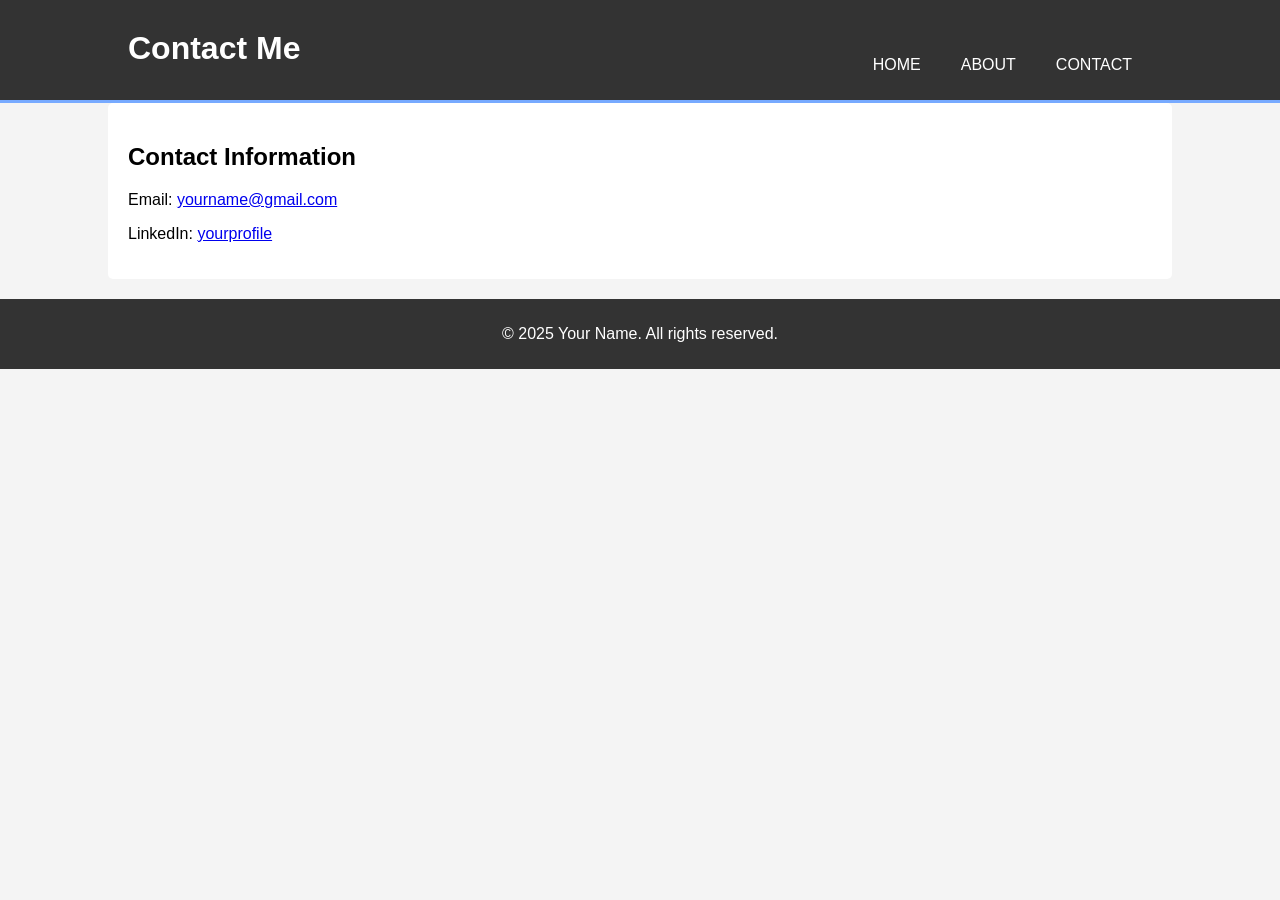
==== contact.html @ bed235ea "Create contact.html" ====
<!DOCTYPE html>
<html lang="en">
<head>
    <meta charset="UTF-8">
    <meta name="viewport" content="width=device-width, initial-scale=1.0">
    <title>Contact Me</title>
    <style>
        body {
            font-family: Arial, sans-serif;
            margin: 0;
            padding: 0;
            background-color: #f4f4f4;
        }
        .container {
            width: 80%;
            margin: auto;
            overflow: hidden;
        }
        header {
            background: #333;
            color: #fff;
            padding-top: 30px;
            min-height: 70px;
            border-bottom: #77aaff 3px solid;
        }
        header a {
            color: #fff;
            text-decoration: none;
            text-transform: uppercase;
            font-size: 16px;
        }
        header ul {
            padding: 0;
            list-style: none;
        }
        header li {
            float: left;
            display: inline;
            padding: 0 20px 0 20px;
        }
        header #branding {
            float: left;
        }
        header #branding h1 {
            margin: 0;
        }
        header nav {
            float: right;
            margin-top: 10px;
        }
        section {
            padding: 20px;
            margin: 20px 0;
            background: #fff;
            border-radius: 5px;
        }
        footer {
            background: #333;
            color: #fff;
            text-align: center;
            padding: 10px;
            margin-top: 20px;
        }
    </style>
</head>
<body>
    <header>
        <div class="container">
            <div id="branding">
                <h1>Contact Me</h1>
            </div>
            <nav>
                <ul>
                    <li><a href="index.html">Home</a></li>
                    <li><a href="about.html">About</a></li>
                    <li><a href="contact.html">Contact</a></li>
                </ul>
            </nav>
        </div>
    </header>
    <section class="container">
        <h2>Contact Information</h2>
        <p>Email: <a href="mailto:yourname@gmail.com">yourname@gmail.com</a></p>
        <p>LinkedIn: <a href="https://www.linkedin.com/in/yourprofile" target="_blank">yourprofile</a></p>
    </section>
    <footer>
        <p>© 2025 Your Name. All rights reserved.</p>
    </footer>
</body>
</html>
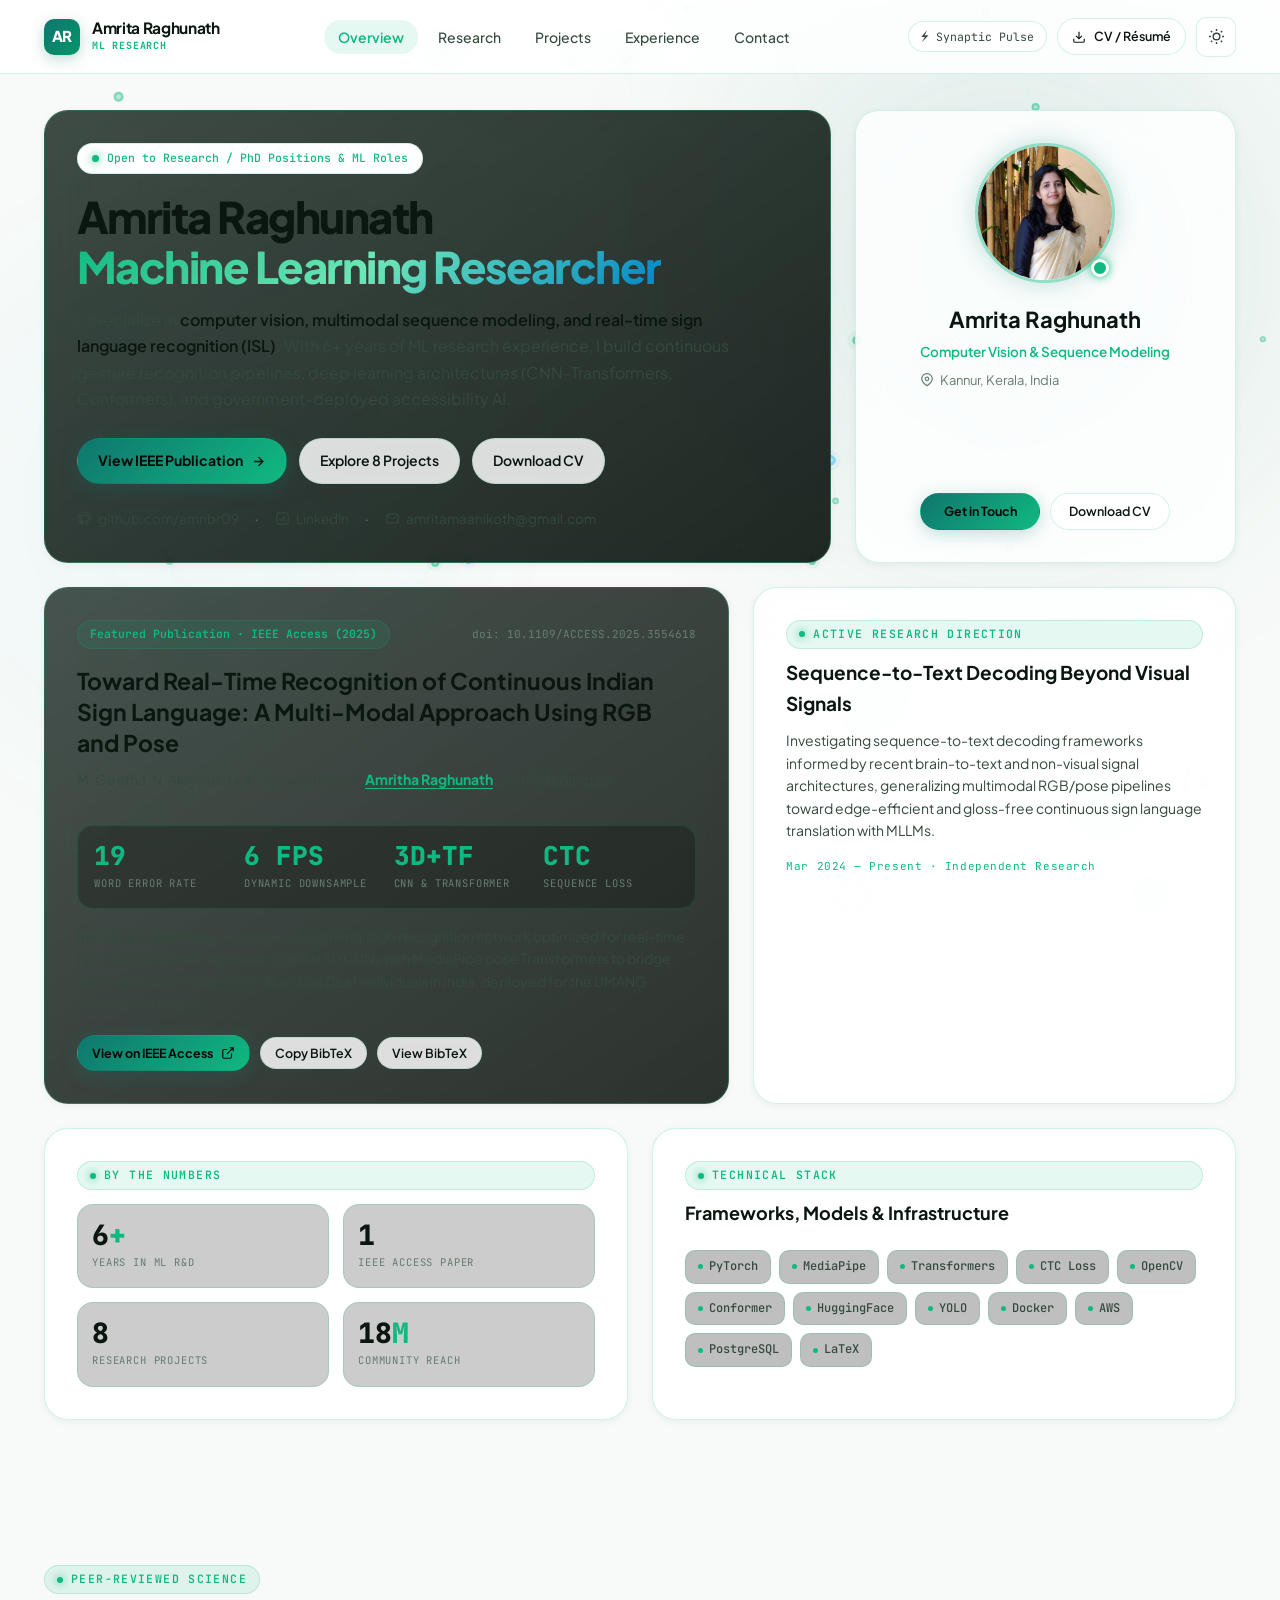
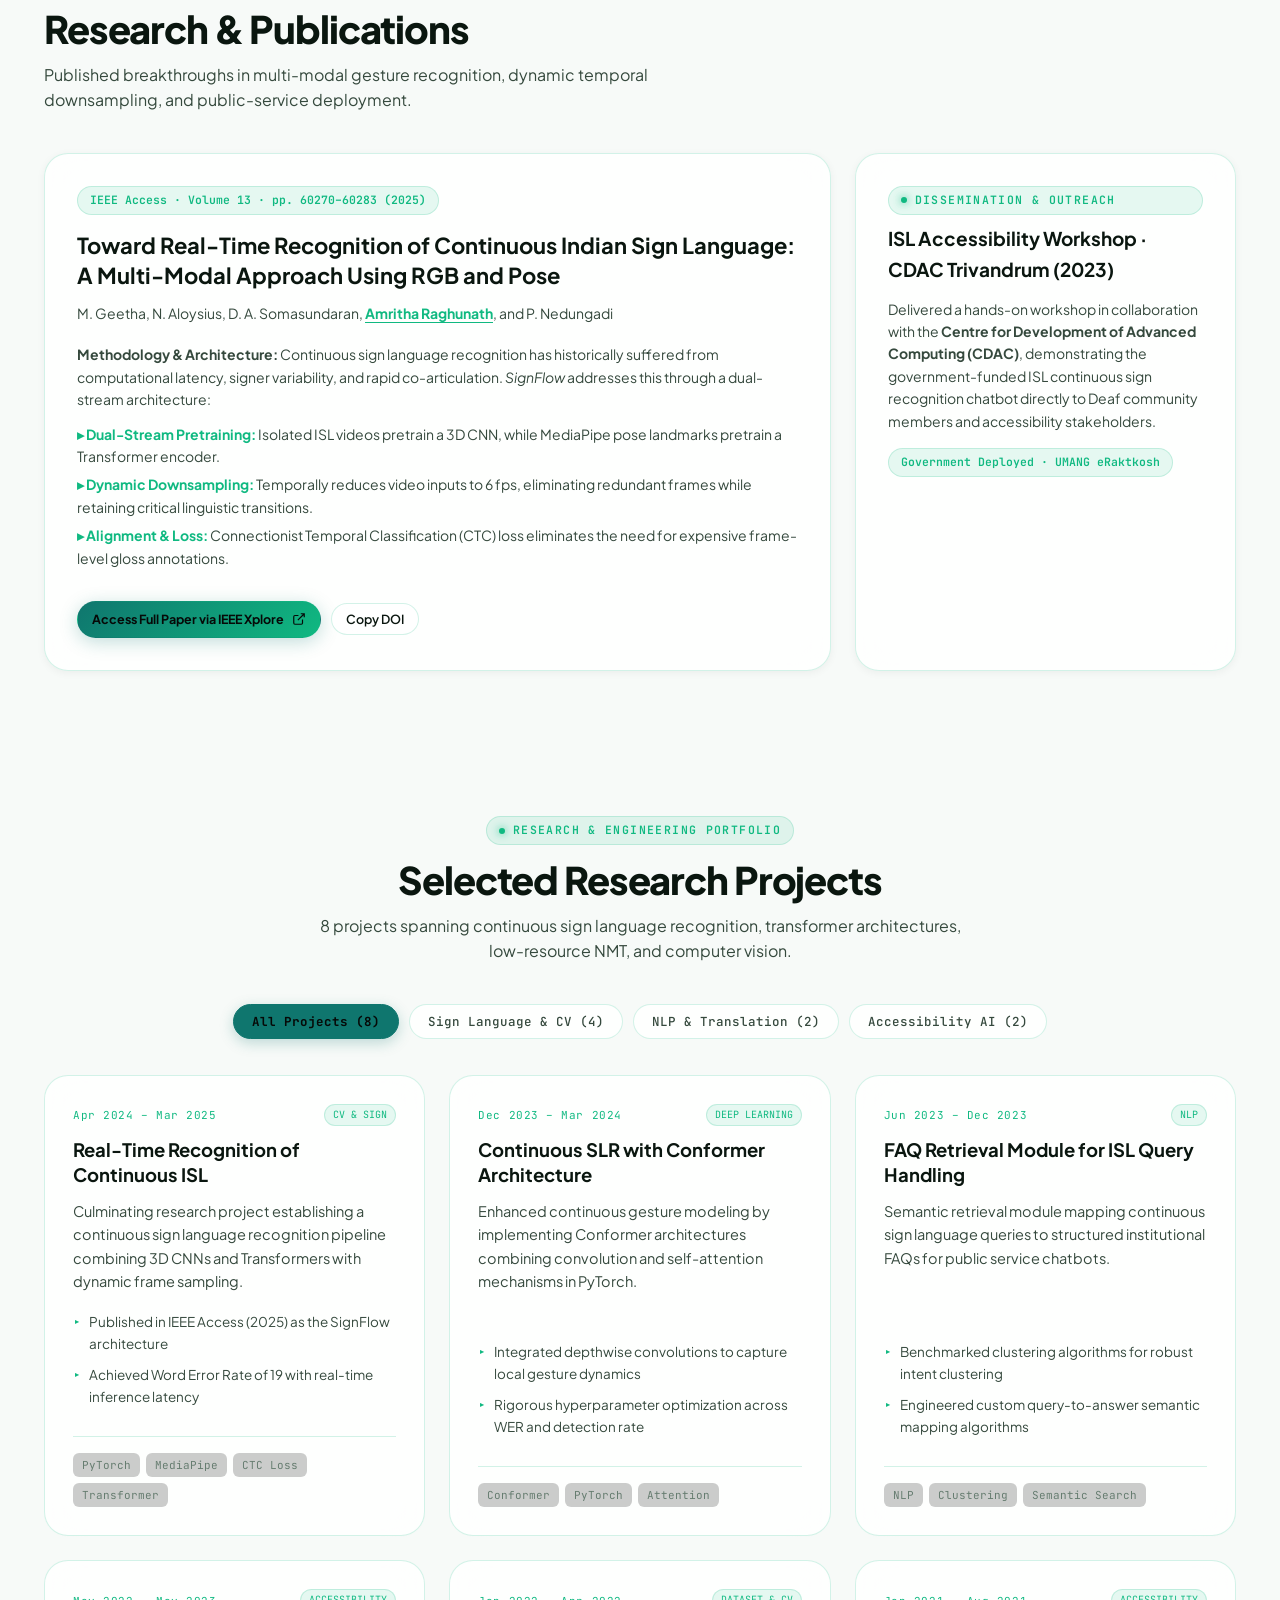
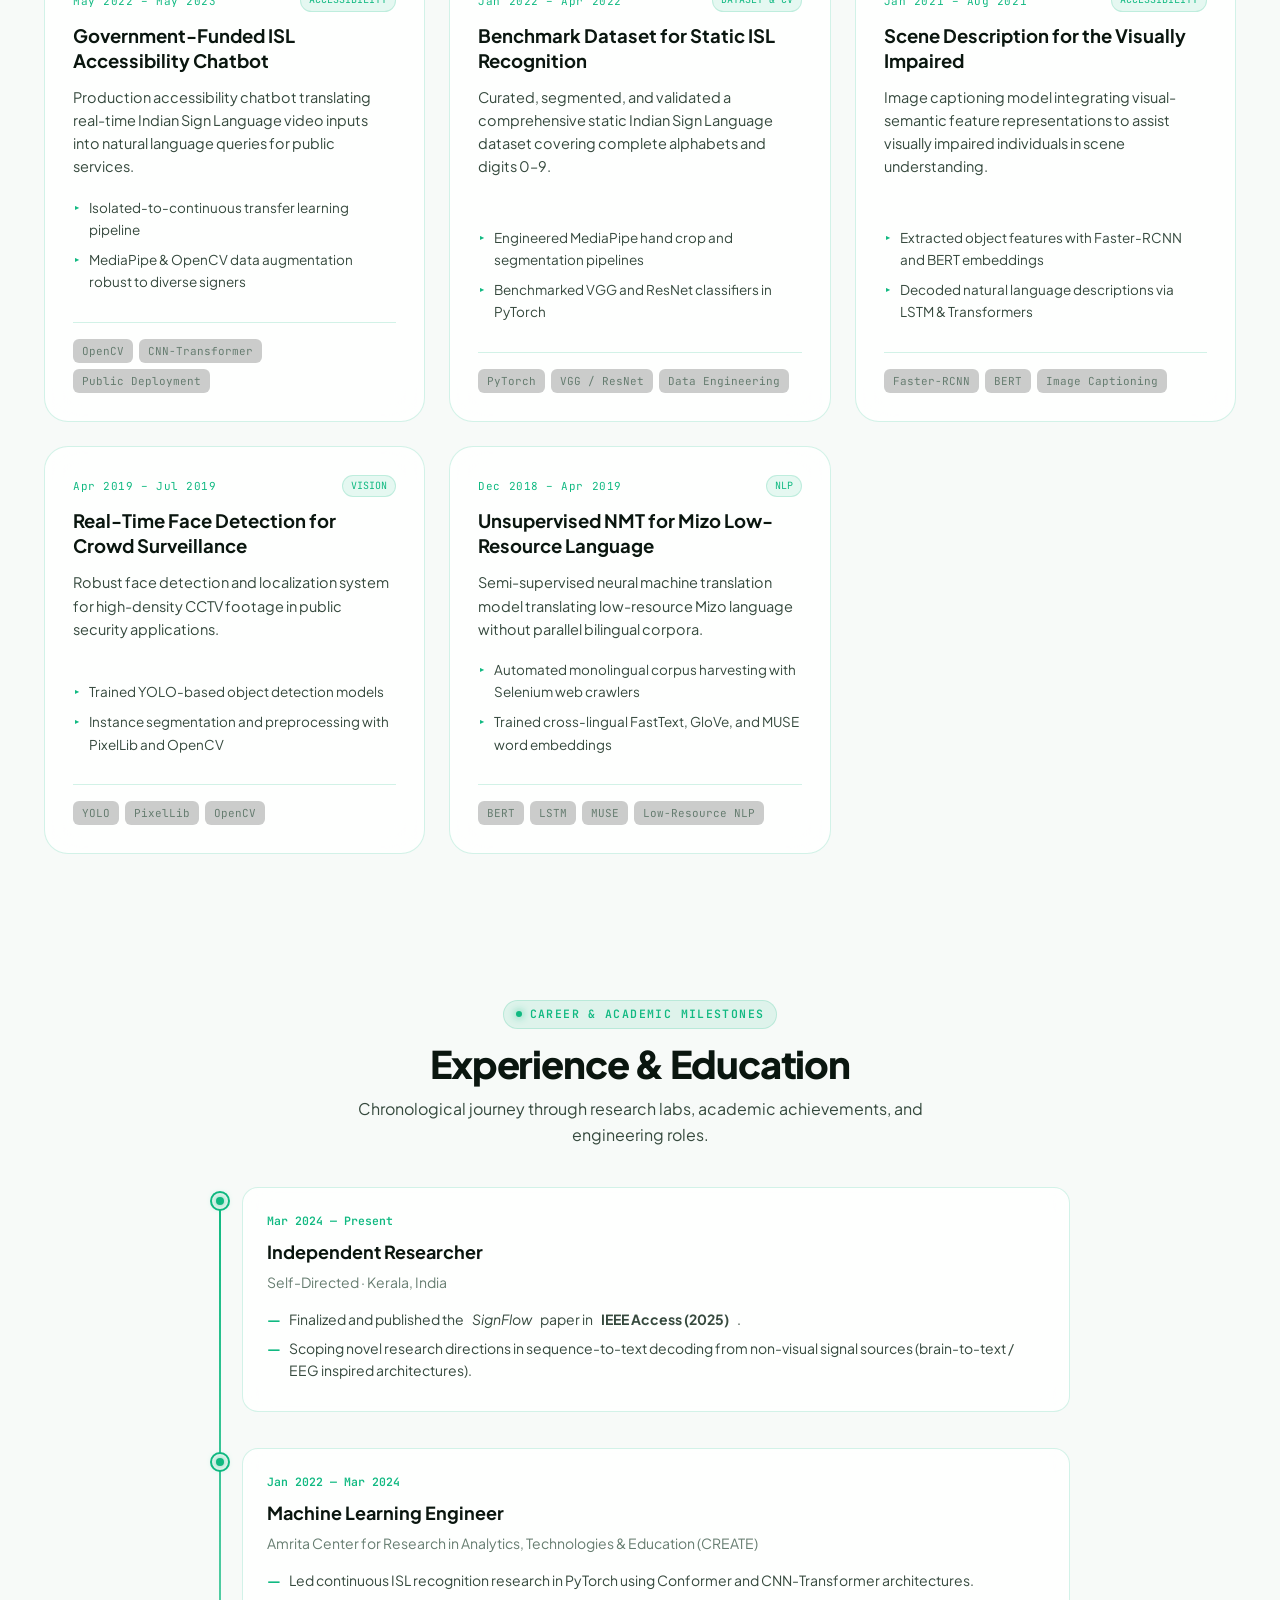
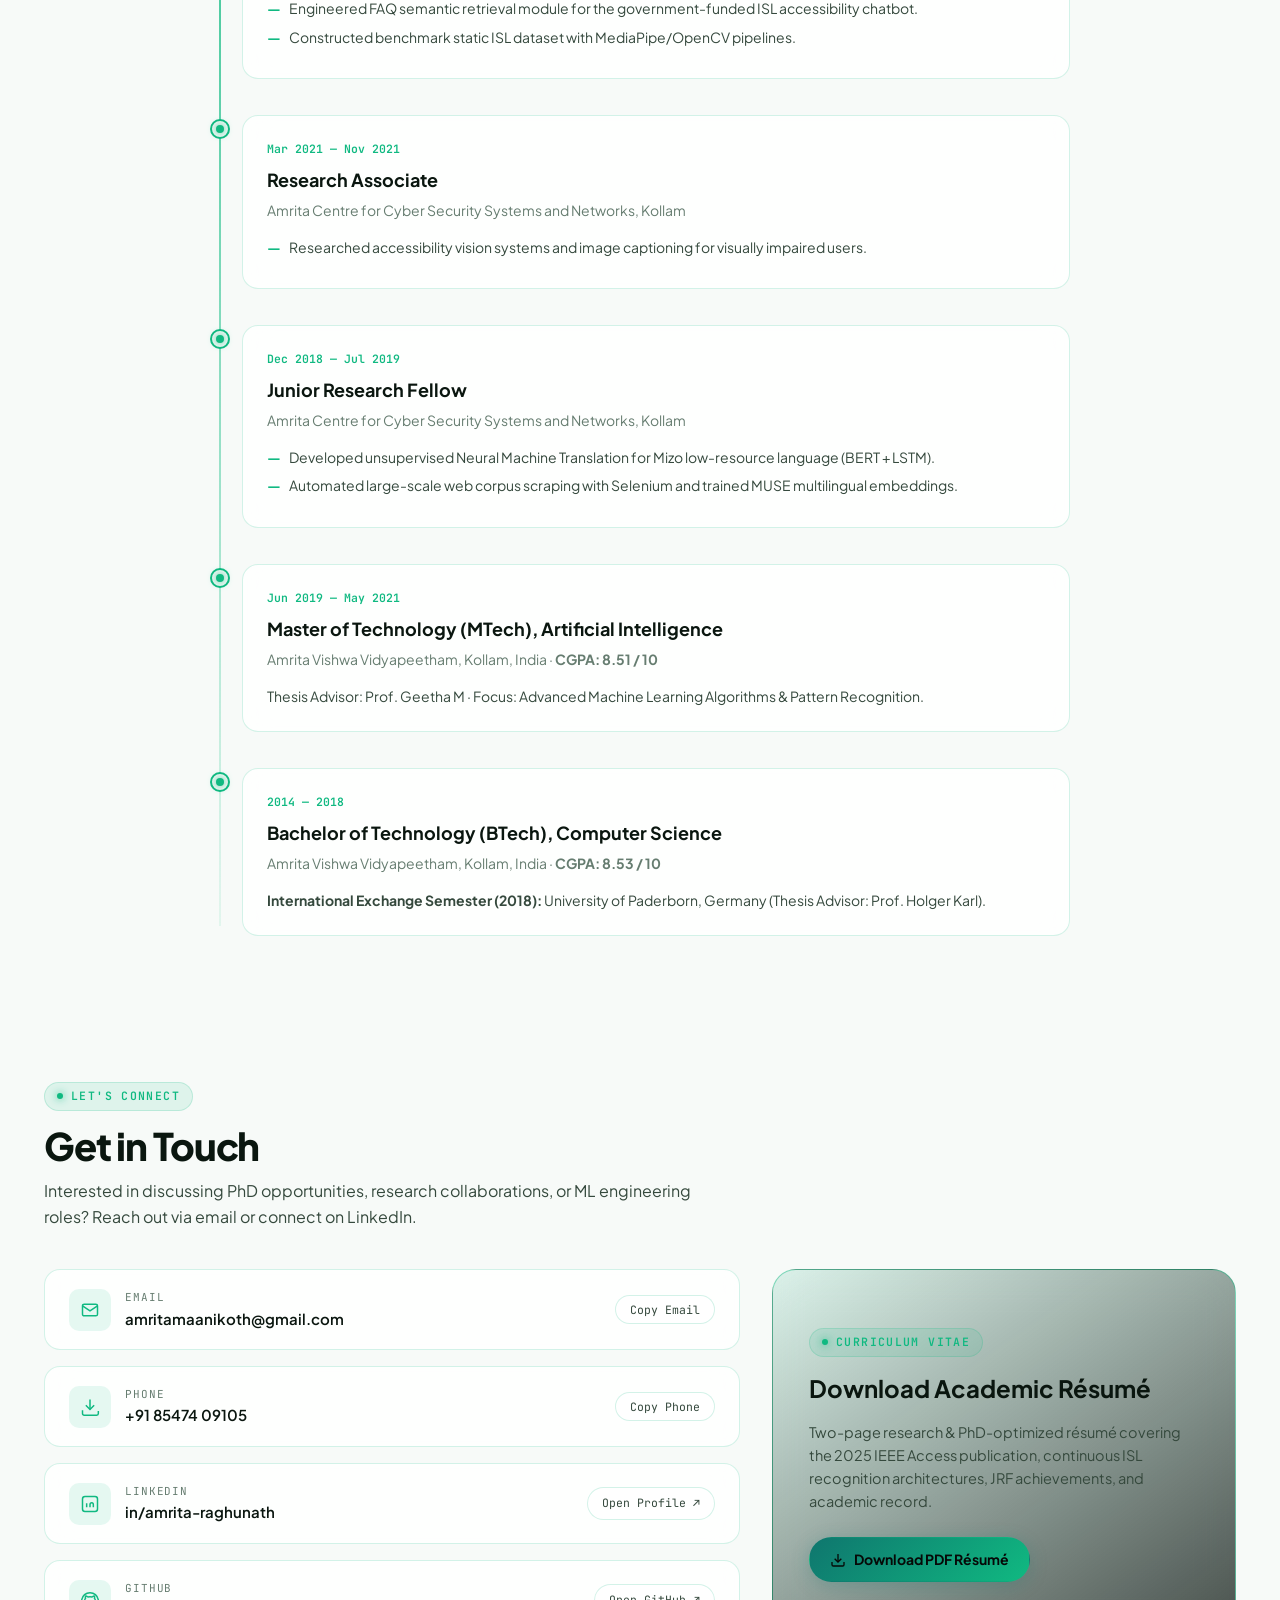
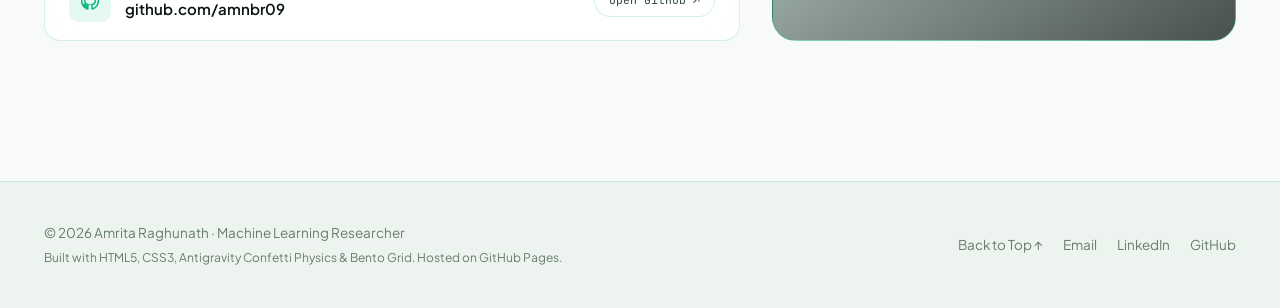
==== commit bb1bc1fd: "Update portfolio: Neural Network synaptic particle engine & direct Overview" ====
--- a/contact.html
+++ b/contact.html
@@ -1,90 +1,12 @@
 <!DOCTYPE html>
 <html lang="en">
 <head>
-    <meta charset="UTF-8">
-    <meta name="viewport" content="width=device-width, initial-scale=1.0">
-    <title>Contact Me</title>
-    <style>
-        body {
-            font-family: Arial, sans-serif;
-            margin: 0;
-            padding: 0;
-            background-color: #f4f4f4;
-        }
-        .container {
-            width: 80%;
-            margin: auto;
-            overflow: hidden;
-        }
-        header {
-            background: #333;
-            color: #fff;
-            padding-top: 30px;
-            min-height: 70px;
-            border-bottom: #77aaff 3px solid;
-        }
-        header a {
-            color: #fff;
-            text-decoration: none;
-            text-transform: uppercase;
-            font-size: 16px;
-        }
-        header ul {
-            padding: 0;
-            list-style: none;
-        }
-        header li {
-            float: left;
-            display: inline;
-            padding: 0 20px 0 20px;
-        }
-        header #branding {
-            float: left;
-        }
-        header #branding h1 {
-            margin: 0;
-        }
-        header nav {
-            float: right;
-            margin-top: 10px;
-        }
-        section {
-            padding: 20px;
-            margin: 20px 0;
-            background: #fff;
-            border-radius: 5px;
-        }
-        footer {
-            background: #333;
-            color: #fff;
-            text-align: center;
-            padding: 10px;
-            margin-top: 20px;
-        }
-    </style>
+  <meta charset="UTF-8">
+  <meta http-equiv="refresh" content="0; url=index.html#contact">
+  <title>Redirecting to Contact...</title>
+  <script>window.location.href = "index.html#contact";</script>
 </head>
 <body>
-    <header>
-        <div class="container">
-            <div id="branding">
-                <h1>Contact Me</h1>
-            </div>
-            <nav>
-                <ul>
-                    <li><a href="index.html">Home</a></li>
-                    <li><a href="about.html">About</a></li>
-                    <li><a href="contact.html">Contact</a></li>
-                </ul>
-            </nav>
-        </div>
-    </header>
-    <section class="container">
-        <h2>Contact Information</h2>
-        <p>Email: <a href="mailto:yourname@gmail.com">yourname@gmail.com</a></p>
-        <p>LinkedIn: <a href="https://www.linkedin.com/in/yourprofile" target="_blank">yourprofile</a></p>
-    </section>
-    <footer>
-        <p>© 2025 Your Name. All rights reserved.</p>
-    </footer>
+  <p>Redirecting to <a href="index.html#contact">Contact</a>...</p>
 </body>
 </html>
